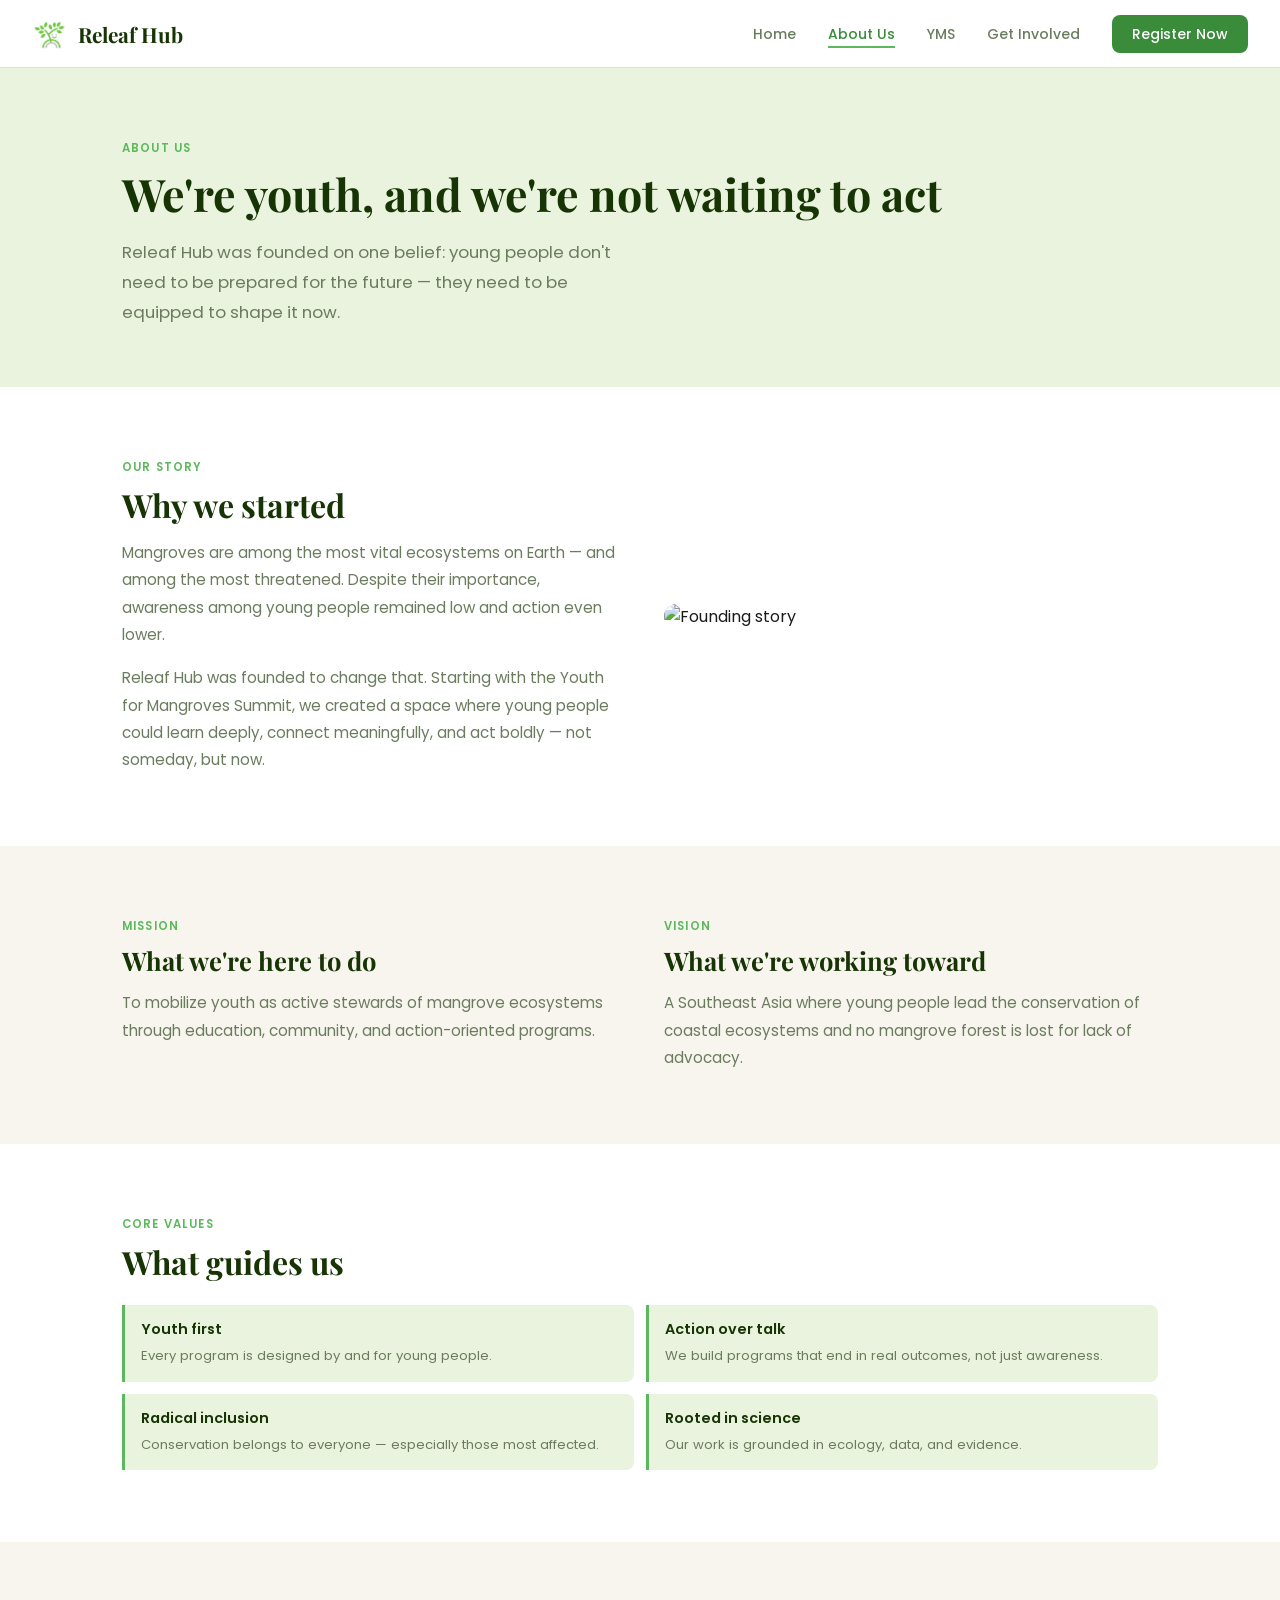
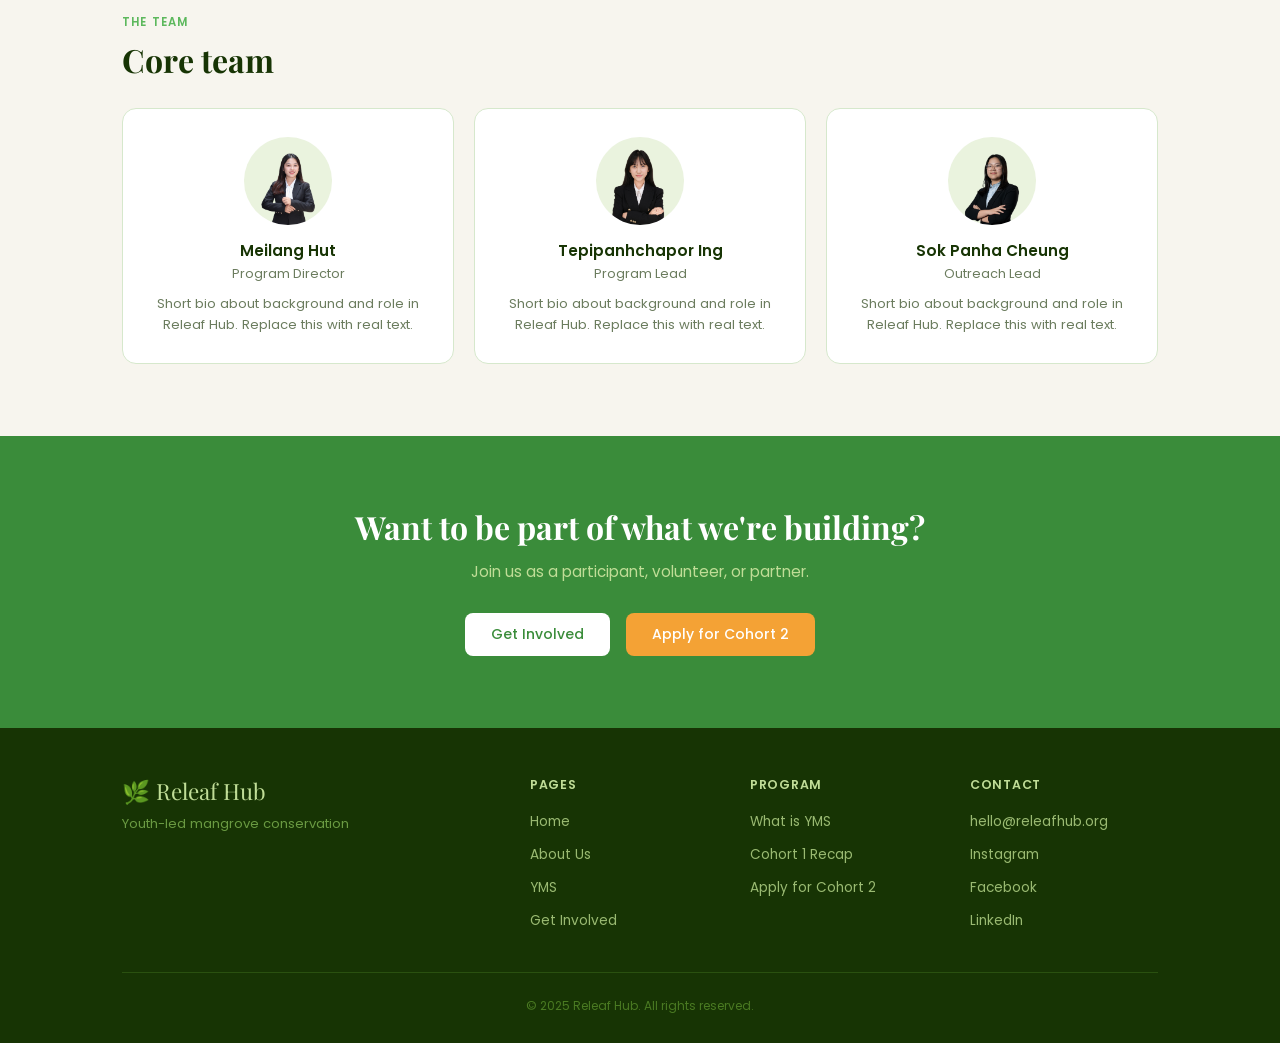
==== about.html @ 759891f4 "first commit" ====
<!DOCTYPE html>
<html lang="en">
<head>
  <meta charset="UTF-8"/>
  <meta name="viewport" content="width=device-width, initial-scale=1.0"/>
  <title>Releaf Hub — About Us</title>
  <link href="https://fonts.googleapis.com/css2?family=Playfair+Display:ital,wght@0,400;0,700;1,400;1,700&family=Poppins:wght@300;400;500;600&display=swap" rel="stylesheet"/>
  <link rel="stylesheet" href="https://cdn.jsdelivr.net/npm/bootstrap-icons@1.11.0/font/bootstrap-icons.css"/>
  <link rel="stylesheet" href="style.css"/>
</head>
<body>

<!-- NAVBAR -->
<nav class="navbar">
  <a href="index.html" class="nav-logo">
    <img src="images/releafhubweblogo.png" alt="Releaf Hub logo"/>
    Releaf Hub
  </a>
  <ul class="nav-links">
    <li><a href="index.html">Home</a></li>
    <li><a href="about.html" class="active">About Us</a></li>
    <li><a href="yms.html">YMS</a></li>
    <li><a href="getinvolved.html">Get Involved</a></li>
    <li><a href="index.html#register" class="nav-cta">Register Now</a></li>
  </ul>
  <div class="nav-toggle"><span></span><span></span><span></span></div>
</nav>

<!-- PAGE HERO -->
<div class="page-hero bg-pale">
  <div class="container">
    <span class="section-label">About us</span>
    <h1>We're youth, and we're not waiting to act</h1>
    <p>Releaf Hub was founded on one belief: young people don't need to be prepared for the future — they need to be equipped to shape it now.</p>
  </div>
</div>

<!-- OUR STORY -->
<section class="section bg-white">
  <div class="container">
    <div class="two-col">
      <div>
        <span class="section-label">Our story</span>
        <h2 class="section-title">Why we started</h2>
        <p class="section-body" style="margin-bottom:16px">Mangroves are among the most vital ecosystems on Earth — and among the most threatened. Despite their importance, awareness among young people remained low and action even lower.</p>
        <p class="section-body">Releaf Hub was founded to change that. Starting with the Youth for Mangroves Summit, we created a space where young people could learn deeply, connect meaningfully, and act boldly — not someday, but now.</p>
      </div>
      <div>
        <img src="images/organization-photo2.JPG" alt="Founding story"/>
        
      </div>
    </div>
  </div>
</section>

<!-- MISSION & VISION -->
<section class="section bg-cream">
  <div class="container">
    <div style="display:grid;grid-template-columns:1fr 1fr;gap:48px">
      <div>
        <span class="section-label">Mission</span>
        <h2 class="section-title" style="font-size:1.6rem">What we're here to do</h2>
        <p class="section-body">To mobilize youth as active stewards of mangrove ecosystems through education, community, and action-oriented programs.</p>
      </div>
      <div>
        <span class="section-label">Vision</span>
        <h2 class="section-title" style="font-size:1.6rem">What we're working toward</h2>
        <p class="section-body">A Southeast Asia where young people lead the conservation of coastal ecosystems and no mangrove forest is lost for lack of advocacy.</p>
      </div>
    </div>
  </div>
</section>

<!-- CORE VALUES -->
<section class="section bg-white">
  <div class="container">
    <span class="section-label">Core values</span>
    <h2 class="section-title">What guides us</h2>
    <div class="value-grid">
      <div class="value-card"><h4>Youth first</h4><p>Every program is designed by and for young people.</p></div>
      <div class="value-card"><h4>Action over talk</h4><p>We build programs that end in real outcomes, not just awareness.</p></div>
      <div class="value-card"><h4>Radical inclusion</h4><p>Conservation belongs to everyone — especially those most affected.</p></div>
      <div class="value-card"><h4>Rooted in science</h4><p>Our work is grounded in ecology, data, and evidence.</p></div>
    </div>
  </div>
</section>

<!-- CORE TEAM -->
<section class="section bg-cream">
  <div class="container">
    <span class="section-label">The team</span>
    <h2 class="section-title">Core team</h2>
    <div class="three-col" style="margin-top:28px">
      <div class="team-card">
        <img src="images/teamphoto-meilang.png" alt="Meilang Hut" class="team-photo"/>
        <div class="team-name">Meilang Hut</div>
        <div class="team-role">Program Director</div>
        <p style="font-size:0.82rem;margin-top:10px;line-height:1.6">Short bio about background and role in Releaf Hub. Replace this with real text.</p>
      </div>
      <div class="team-card">
        <img src="images/teamphoto-tepi.png" alt="Tepipanhchapor Ing" class="team-photo"/>
        <div class="team-name">Tepipanhchapor Ing</div>
        <div class="team-role">Program Lead</div>
        <p style="font-size:0.82rem;margin-top:10px;line-height:1.6">Short bio about background and role in Releaf Hub. Replace this with real text.</p>
      </div>
      <div class="team-card">
        <img src="images/teamphoto-panha.png" alt="Sok Panha Cheung" class="team-photo"/>
        <div class="team-name">Sok Panha Cheung</div>
        <div class="team-role">Outreach Lead</div>
        <p style="font-size:0.82rem;margin-top:10px;line-height:1.6">Short bio about background and role in Releaf Hub. Replace this with real text.</p>
      </div>
    </div>
  </div>
</section>

<!-- CTA -->
<div class="cta-band">
  <div class="container">
    <h2>Want to be part of what we're building?</h2>
    <p>Join us as a participant, volunteer, or partner.</p>
    <a href="getinvolved.html" class="btn btn-white" style="margin-right:12px">Get Involved</a>
    <a href="index.html#register" class="btn btn-amber">Apply for Cohort 2</a>
  </div>
</div>

<!-- FOOTER -->
<footer>
  <div class="container">
    <div class="footer-grid">
      <div>
        <div class="footer-logo">🌿 Releaf Hub</div>
        <div class="footer-tagline">Youth-led mangrove conservation</div>
      </div>
      <div class="footer-col">
        <h4>Pages</h4>
        <ul>
          <li><a href="index.html">Home</a></li>
          <li><a href="about.html">About Us</a></li>
          <li><a href="yms.html">YMS</a></li>
          <li><a href="getinvolved.html">Get Involved</a></li>
        </ul>
      </div>
      <div class="footer-col">
        <h4>Program</h4>
        <ul>
          <li><a href="yms.html">What is YMS</a></li>
          <li><a href="yms.html#cohort1">Cohort 1 Recap</a></li>
          <li><a href="index.html#register">Apply for Cohort 2</a></li>
        </ul>
      </div>
      <div class="footer-col">
        <h4>Contact</h4>
        <ul>
          <li><a href="mailto:hello@releafhub.org">hello@releafhub.org</a></li>
          <li><a href="#">Instagram</a></li>
          <li><a href="#">Facebook</a></li>
          <li><a href="#">LinkedIn</a></li>
        </ul>
      </div>
    </div>
    <div class="footer-copy">© 2025 Releaf Hub. All rights reserved.</div>
  </div>
</footer>

<script src="script.js"></script>
</body>
</html>
---- style.css ----
/* ================================================
   RELEAF HUB — style.css
   Playfair Display = headings | Poppins = body
   ================================================ */

:root {
  --green-dark:  #173404;
  --green-mid:   #3A8C3A;
  --green-soft:  #5CB85C;
  --green-light: #C0DD97;
  --green-pale:  #EAF3DE;
  --cream:       #F7F5EE;
  --amber:       #F4A235;
  --text:        #1a1a1a;
  --muted:       #6B7C5E;
  --border:      #D6E8CC;
  --white:       #ffffff;
}

/* ── RESET ── */
*, *::before, *::after { box-sizing: border-box; margin: 0; padding: 0; }
html { scroll-behavior: smooth; }
body {
  font-family: 'Poppins', sans-serif;
  color: var(--text);
  background: var(--white);
}
a { text-decoration: none; color: inherit; }
ul { list-style: none; }
img { max-width: 100%; display: block; border-radius: 12px; }

/* ── TYPOGRAPHY ── */
h1, h2, h3 { font-family: 'Playfair Display', serif; color: var(--green-dark); line-height: 1.2; }
h1 { font-size: 2.8rem; }
h2 { font-size: 2rem; }
h3 { font-size: 1.3rem; }
p  { font-size: 0.95rem; color: var(--muted); line-height: 1.8; }

/* ── LAYOUT HELPERS ── */
.container { max-width: 1100px; margin: 0 auto; padding: 0 2rem; }
.section   { padding: 72px 0; }
.bg-white  { background: var(--white); }
.bg-cream  { background: var(--cream); }
.bg-pale   { background: var(--green-pale); }
.bg-dark   { background: var(--green-dark); }
.text-center { text-align: center; }

.two-col {
  display: grid;
  grid-template-columns: 1fr 1fr;
  gap: 48px;
  align-items: center;
}
.three-col { display: grid; grid-template-columns: repeat(3, 1fr); gap: 20px; }
.four-col  { display: grid; grid-template-columns: repeat(4, 1fr); gap: 16px; }

/* ── SECTION LABELS ── */
.section-label {
  font-size: 0.72rem;
  font-weight: 600;
  letter-spacing: 0.1em;
  text-transform: uppercase;
  color: var(--green-soft);
  margin-bottom: 10px;
  display: block;
}
.section-title { margin-bottom: 14px; }
.section-body  { max-width: 580px; }

/* ── BUTTONS ── */
.btn {
  display: inline-block;
  font-family: 'Poppins', sans-serif;
  font-size: 0.875rem;
  font-weight: 500;
  padding: 11px 26px;
  border-radius: 8px;
  border: none;
  cursor: pointer;
  transition: all 0.2s;
}
.btn-green        { background: var(--green-mid); color: #fff; }
.btn-green:hover  { background: var(--green-dark); color: #fff; }
.btn-amber        { background: var(--amber); color: #fff; }
.btn-amber:hover  { background: #d9881e; color: #fff; }
.btn-outline      { background: transparent; color: var(--green-dark); border: 1.5px solid var(--green-dark); }
.btn-outline:hover{ background: var(--green-pale); }
.btn-outline-white{ background: transparent; color: #fff; border: 1.5px solid #fff; }
.btn-outline-white:hover { background: rgba(255,255,255,0.1); }
.btn-white        { background: #fff; color: var(--green-mid); }
.btn-white:hover  { background: var(--green-pale); }

/* ── NAVBAR ── */
.navbar {
  position: sticky; top: 0; z-index: 1000;
  background: var(--white);
  border-bottom: 1px solid var(--border);
  padding: 0 2rem;
  height: 68px;
  display: flex;
  align-items: center;
  justify-content: space-between;
}
.nav-logo {
  display: flex; align-items: center; gap: 10px;
  font-family: 'Playfair Display', serif;
  font-size: 1.3rem; font-weight: 700;
  color: var(--green-dark);
}
.nav-logo img { width: 36px; height: 36px; object-fit: contain; border-radius: 0; }
.nav-links { display: flex; align-items: center; gap: 2rem; }
.nav-links a {
  font-size: 0.875rem; color: var(--muted);
  font-weight: 500; transition: color 0.2s;
}
.nav-links a:hover { color: var(--green-mid); }
.nav-links a.active { color: var(--green-mid); border-bottom: 2px solid var(--green-soft); padding-bottom: 2px; }
.nav-cta {
  background: var(--green-mid) !important;
  color: #fff !important;
  padding: 9px 20px;
  border-radius: 8px;
  font-weight: 600;
  border-bottom: none !important;
}
.nav-cta:hover { background: var(--green-dark) !important; }
.nav-toggle { display: none; flex-direction: column; gap: 5px; cursor: pointer; }
.nav-toggle span { display: block; width: 24px; height: 2px; background: var(--green-dark); border-radius: 2px; transition: all 0.3s; }

/* ── PLACEHOLDER IMAGES ── */
.img-ph {
  background: var(--green-light);
  border-radius: 12px;
  display: flex; align-items: center; justify-content: center;
  font-size: 0.8rem; color: var(--green-dark);
  font-weight: 500; text-align: center; padding: 12px;
}
.img-ph.round { border-radius: 50%; }

/* ── HERO (home) ── */
.hero {
  position: relative;
  min-height: 520px;
  display: flex; align-items: flex-end; overflow: hidden;
}
.hero-bg {
  position: absolute; inset: 0;
  background: var(--green-light);
  display: flex; align-items: center; justify-content: center;
}
.hero-bg img { width: 100%; height: 100%; object-fit: cover; border-radius: 0; }
.hero-overlay {
  position: absolute; inset: 0;
  background: linear-gradient(to right, rgba(23,52,4,0.75) 50%, rgba(23,52,4,0.2));
}
.hero-content {
  position: relative; z-index: 2;
  padding: 60px 2rem 56px; max-width: 600px;
}
.hero-badge {
  display: inline-block;
  border: 1.5px solid #fff; color: #fff;
  font-size: 0.78rem; font-weight: 500;
  padding: 5px 14px; border-radius: 99px; margin-bottom: 20px;
}
.hero-content h1 { color: #fff; font-size: 3rem; margin-bottom: 16px; font-style: italic; }
.hero-content p  { color: var(--green-light); max-width: 440px; margin-bottom: 28px; }
.hero-btns { display: flex; gap: 12px; flex-wrap: wrap; }

/* ── STATS BAND ── */
.stats-band { background: var(--green-dark); padding: 44px 0; }
.stats-grid {
  display: grid; grid-template-columns: repeat(3, 1fr);
  gap: 16px; text-align: center;
}
.stat-num { font-family: 'Playfair Display', serif; font-size: 2.6rem; color: var(--green-light); font-weight: 700; }
.stat-label { font-size: 0.85rem; color: #7aaa52; margin-top: 4px; }

/* ── FEATURE CARDS ── */
.feature-card {
  background: var(--white); border: 1px solid var(--border);
  border-radius: 12px; padding: 24px 18px; text-align: center;
}
.feature-card i    { font-size: 1.8rem; color: var(--green-soft); margin-bottom: 12px; display: block; }
.feature-card h4   { font-family: 'Poppins', sans-serif; font-size: 0.95rem; font-weight: 600; color: var(--green-dark); margin-bottom: 6px; }
.feature-card p    { font-size: 0.82rem; }

/* ── TESTIMONIALS ── */
.testi-card { background: var(--green-pale); border-radius: 14px; padding: 26px; }
.testi-quote { font-family: 'Playfair Display', serif; font-size: 1rem; font-style: italic; color: var(--green-dark); line-height: 1.7; margin-bottom: 14px; }
.testi-author { font-size: 0.8rem; font-weight: 600; color: var(--green-soft); }

/* ── TEAM CARDS ── */
.team-card { background: var(--white); border: 1px solid var(--border); border-radius: 14px; padding: 28px 20px; text-align: center; }
.team-photo { width: 88px; height: 88px; border-radius: 50%; margin: 0 auto 14px; }
.team-name  { font-family: 'Poppins', sans-serif; font-size: 0.95rem; font-weight: 600; color: var(--green-dark); }
.team-role  { font-size: 0.8rem; color: var(--muted); margin-top: 3px; }

/* ── CTA BAND ── */
.cta-band { background: var(--green-mid); padding: 72px 0; text-align: center; }
.cta-band h2 { color: #fff; margin-bottom: 12px; }
.cta-band p  { color: var(--green-light); margin-bottom: 28px; }

/* ── PAGE HERO ── */
.page-hero { padding: 72px 0 60px; }
.page-hero h1 { margin-bottom: 16px; }
.page-hero p  { font-size: 1.05rem; max-width: 520px; }

/* ── VALUE CARDS ── */
.value-grid { display: grid; grid-template-columns: 1fr 1fr; gap: 12px; margin-top: 24px; }
.value-card {
  border-left: 3px solid var(--green-soft);
  padding: 14px 16px; background: var(--green-pale);
  border-radius: 0 8px 8px 0;
}
.value-card h4 { font-family: 'Poppins', sans-serif; font-size: 0.9rem; font-weight: 600; color: var(--green-dark); margin-bottom: 4px; }
.value-card p  { font-size: 0.82rem; }

/* ── PHASE CARDS (YMS) ── */
.phase-card {
  background: var(--white); border: 1px solid var(--border);
  border-radius: 12px; padding: 20px; position: relative;
}
.phase-num { font-family: 'Playfair Display', serif; font-size: 2rem; color: var(--green-light); position: absolute; top: 14px; right: 16px; }
.phase-card h4 { font-family: 'Poppins', sans-serif; font-size: 0.9rem; font-weight: 600; color: var(--green-dark); margin-bottom: 6px; }
.phase-card p  { font-size: 0.82rem; line-height: 1.6; }

/* ── GALLERY ── */
.gallery-grid { display: grid; grid-template-columns: repeat(3, 1fr); gap: 12px; margin-top: 28px; }

/* ── INVOLVE CARDS ── */
.involve-card { background: var(--white); border: 1px solid var(--border); border-radius: 14px; padding: 28px 22px; }
.involve-card i  { font-size: 1.8rem; color: var(--green-soft); margin-bottom: 14px; display: block; }
.involve-card h3 { font-family: 'Poppins', sans-serif; font-size: 1rem; font-weight: 600; color: var(--green-dark); margin-bottom: 8px; }
.involve-card p  { font-size: 0.875rem; margin-bottom: 18px; }

/* ── CONTACT ── */
.contact-info { display: flex; flex-direction: column; gap: 10px; margin-top: 16px; }
.contact-row  { display: flex; align-items: center; gap: 10px; font-size: 0.875rem; color: var(--muted); }
.contact-row i { color: var(--green-soft); font-size: 1rem; }

/* ── REGISTER FORM ── */
.register-grid { display: grid; grid-template-columns: 1fr 2fr; gap: 48px; align-items: start; }
.eligibility-list li {
  font-size: 0.9rem; color: var(--muted);
  padding: 7px 0; border-bottom: 1px solid var(--border);
  display: flex; align-items: center; gap: 8px;
}
.eligibility-list li::before { content: '✓'; color: var(--green-soft); font-weight: 700; }
.info-box { background: var(--green-pale); border-radius: 10px; padding: 18px; margin-top: 24px; }
.info-box strong { font-size: 0.8rem; color: var(--green-dark); font-weight: 600; display: block; margin-top: 10px; }
.info-box strong:first-child { margin-top: 0; }
.info-box p { font-size: 0.85rem; margin-top: 2px; }

/* ── FORM CARD ── */
.form-card { background: var(--white); border: 1px solid var(--border); border-radius: 16px; padding: 36px; }
.form-card h3 { font-family: 'Playfair Display', serif; font-size: 1.5rem; color: var(--green-dark); margin-bottom: 24px; }
.form-row { display: grid; grid-template-columns: 1fr 1fr; gap: 16px; }
.form-group { margin-bottom: 18px; }
.form-group label { display: block; font-size: 0.82rem; font-weight: 600; color: var(--green-dark); margin-bottom: 6px; }
.form-group input,
.form-group select,
.form-group textarea {
  width: 100%; padding: 11px 14px;
  border: 1px solid var(--border); border-radius: 8px;
  font-family: 'Poppins', sans-serif; font-size: 0.875rem;
  color: var(--text); background: var(--white);
  transition: border-color 0.2s; outline: none;
}
.form-group input:focus,
.form-group select:focus,
.form-group textarea:focus { border-color: var(--green-mid); }
.form-group input.is-invalid,
.form-group select.is-invalid,
.form-group textarea.is-invalid { border-color: #dc3545; background: #fff8f8; }
.invalid-msg { font-size: 0.78rem; color: #dc3545; margin-top: 4px; display: none; }
.invalid-msg.show { display: block; }
.success-msg { display: none; background: var(--green-pale); border-radius: 10px; padding: 16px; text-align: center; font-size: 0.9rem; color: var(--green-dark); margin-top: 16px; }
.success-msg.show { display: block; }

/* ── YMS HERO ── */
.yms-hero { background: var(--green-dark); padding: 72px 0 60px; }
.yms-hero .section-label { color: #639922; }
.yms-hero h1 { color: var(--green-light); }
.yms-hero p  { color: #7aaa52; max-width: 520px; margin-top: 12px; }

/* ── FOOTER ── */
footer { background: var(--green-dark); padding: 48px 0 28px; }
.footer-grid {
  display: grid; grid-template-columns: 2fr 1fr 1fr 1fr;
  gap: 32px; padding-bottom: 32px;
  border-bottom: 1px solid #2a5010;
}
.footer-logo    { font-family: 'Playfair Display', serif; font-size: 1.4rem; color: var(--green-light); margin-bottom: 8px; }
.footer-tagline { font-size: 0.82rem; color: #6a9a42; }
.footer-col h4  { font-size: 0.78rem; font-weight: 600; color: var(--green-light); letter-spacing: 0.06em; text-transform: uppercase; margin-bottom: 14px; }
.footer-col li  { margin-bottom: 8px; }
.footer-col a   { font-size: 0.85rem; color: #9aba72; transition: color 0.2s; }
.footer-col a:hover { color: var(--green-light); }
.footer-copy    { text-align: center; font-size: 0.75rem; color: #4a7a22; margin-top: 24px; }

/* ── RESPONSIVE ── */
@media (max-width: 900px) {
  h1 { font-size: 2.2rem; }
  .four-col  { grid-template-columns: repeat(2, 1fr); }
  .footer-grid { grid-template-columns: 1fr 1fr; }
  .register-grid,
  .two-col { grid-template-columns: 1fr; }
}
@media (max-width: 640px) {
  .navbar { padding: 0 1rem; }
  .nav-links { display: none; }
  .nav-toggle { display: flex; }
  .nav-links.open {
    display: flex; flex-direction: column;
    position: absolute; top: 68px; left: 0; right: 0;
    background: var(--white); padding: 16px 1.5rem 20px;
    border-bottom: 1px solid var(--border); gap: 14px; z-index: 999;
  }
  .section { padding: 48px 0; }
  .hero-content h1 { font-size: 2rem; }
  .three-col, .involve-grid-bottom { grid-template-columns: 1fr; }
  .gallery-grid { grid-template-columns: repeat(2, 1fr); }
  .form-row { grid-template-columns: 1fr; }
  .footer-grid { grid-template-columns: 1fr; }
}
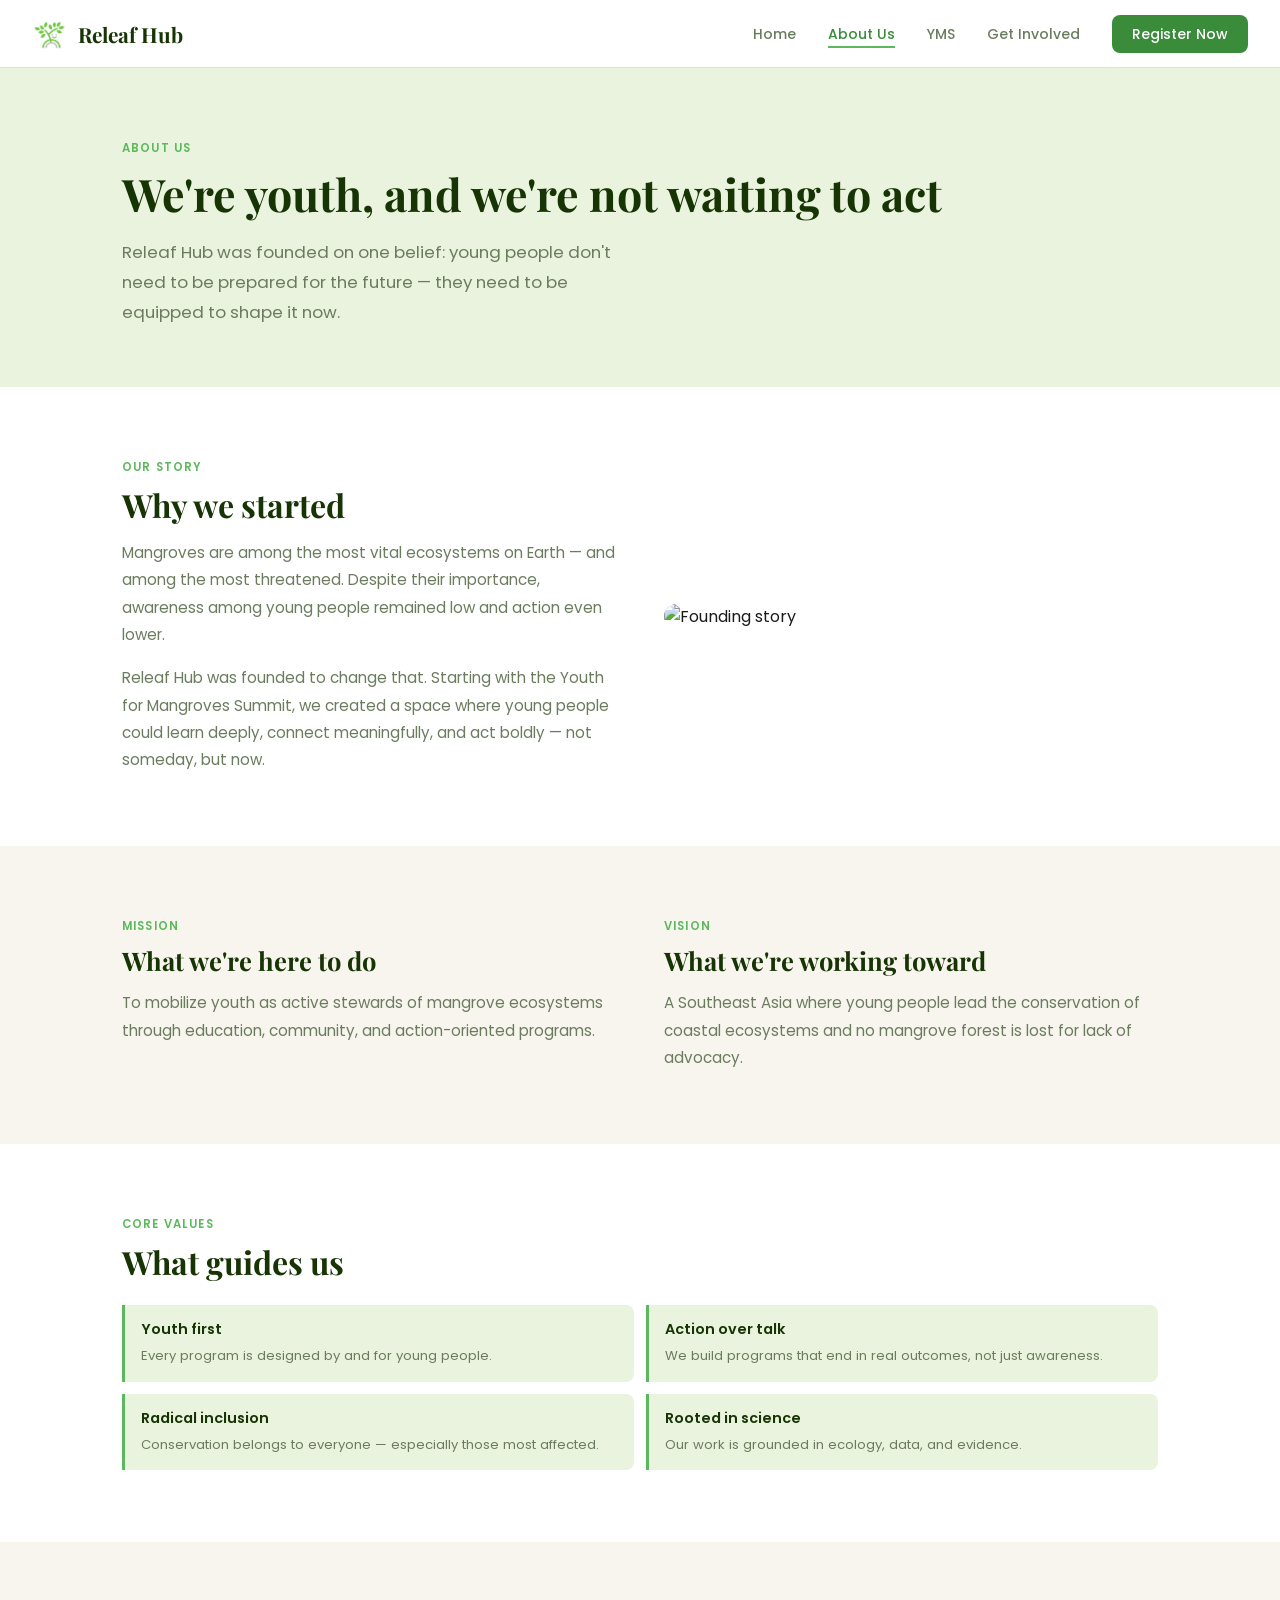
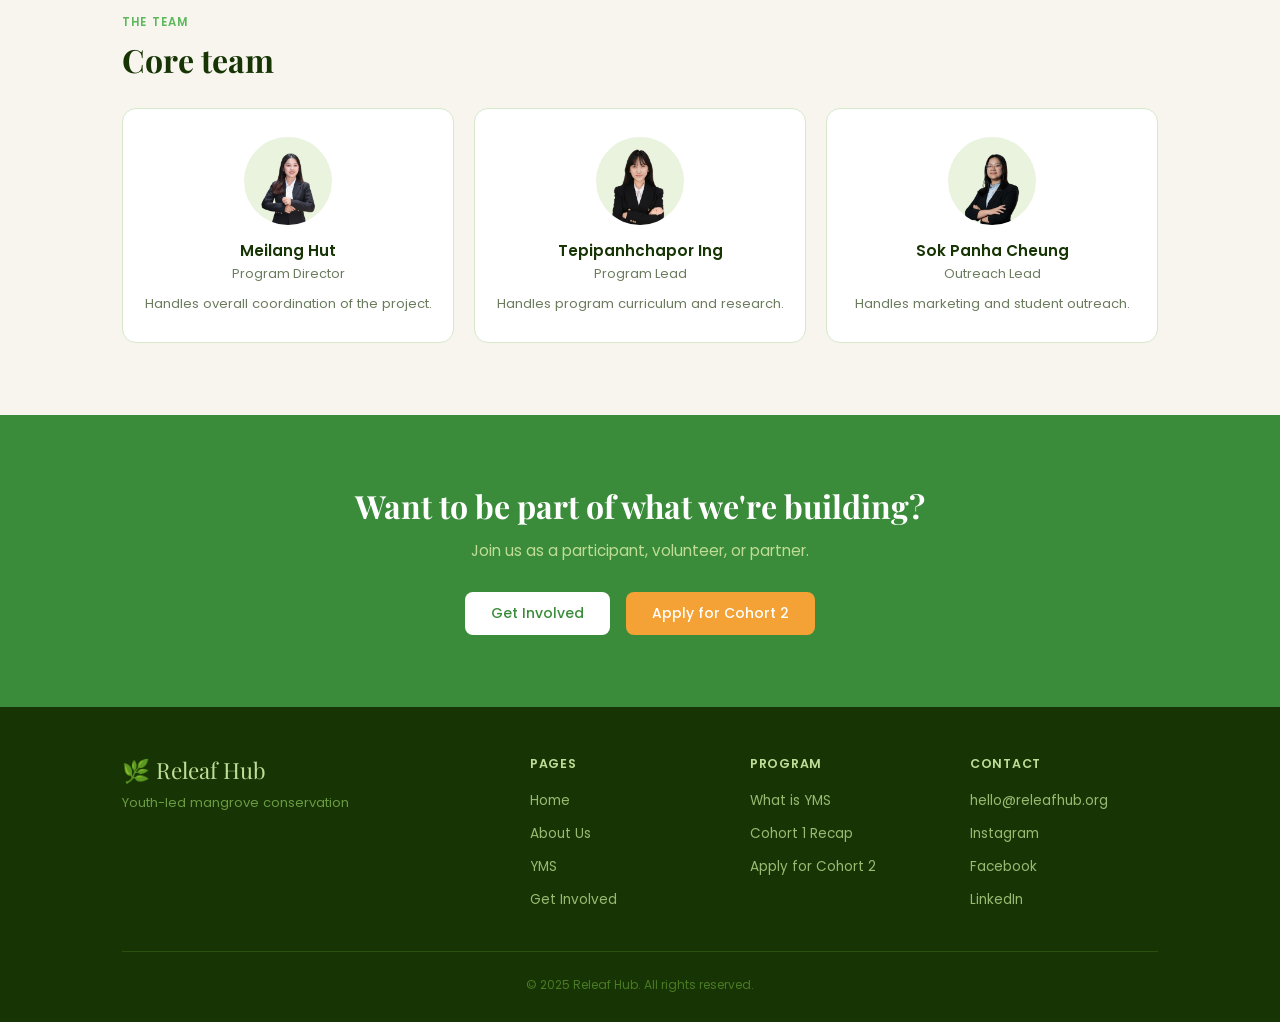
==== commit 037cbe55: "core team description" ====
--- a/about.html
+++ b/about.html
@@ -95,19 +95,19 @@
         <img src="images/teamphoto-meilang.png" alt="Meilang Hut" class="team-photo"/>
         <div class="team-name">Meilang Hut</div>
         <div class="team-role">Program Director</div>
-        <p style="font-size:0.82rem;margin-top:10px;line-height:1.6">Short bio about background and role in Releaf Hub. Replace this with real text.</p>
+        <p style="font-size:0.82rem;margin-top:10px;line-height:1.6">Handles overall coordination of the project.</p>
       </div>
       <div class="team-card">
         <img src="images/teamphoto-tepi.png" alt="Tepipanhchapor Ing" class="team-photo"/>
         <div class="team-name">Tepipanhchapor Ing</div>
         <div class="team-role">Program Lead</div>
-        <p style="font-size:0.82rem;margin-top:10px;line-height:1.6">Short bio about background and role in Releaf Hub. Replace this with real text.</p>
+        <p style="font-size:0.82rem;margin-top:10px;line-height:1.6">Handles program curriculum and research.</p>
       </div>
       <div class="team-card">
         <img src="images/teamphoto-panha.png" alt="Sok Panha Cheung" class="team-photo"/>
         <div class="team-name">Sok Panha Cheung</div>
         <div class="team-role">Outreach Lead</div>
-        <p style="font-size:0.82rem;margin-top:10px;line-height:1.6">Short bio about background and role in Releaf Hub. Replace this with real text.</p>
+        <p style="font-size:0.82rem;margin-top:10px;line-height:1.6">Handles marketing and student outreach.</p>
       </div>
     </div>
   </div>
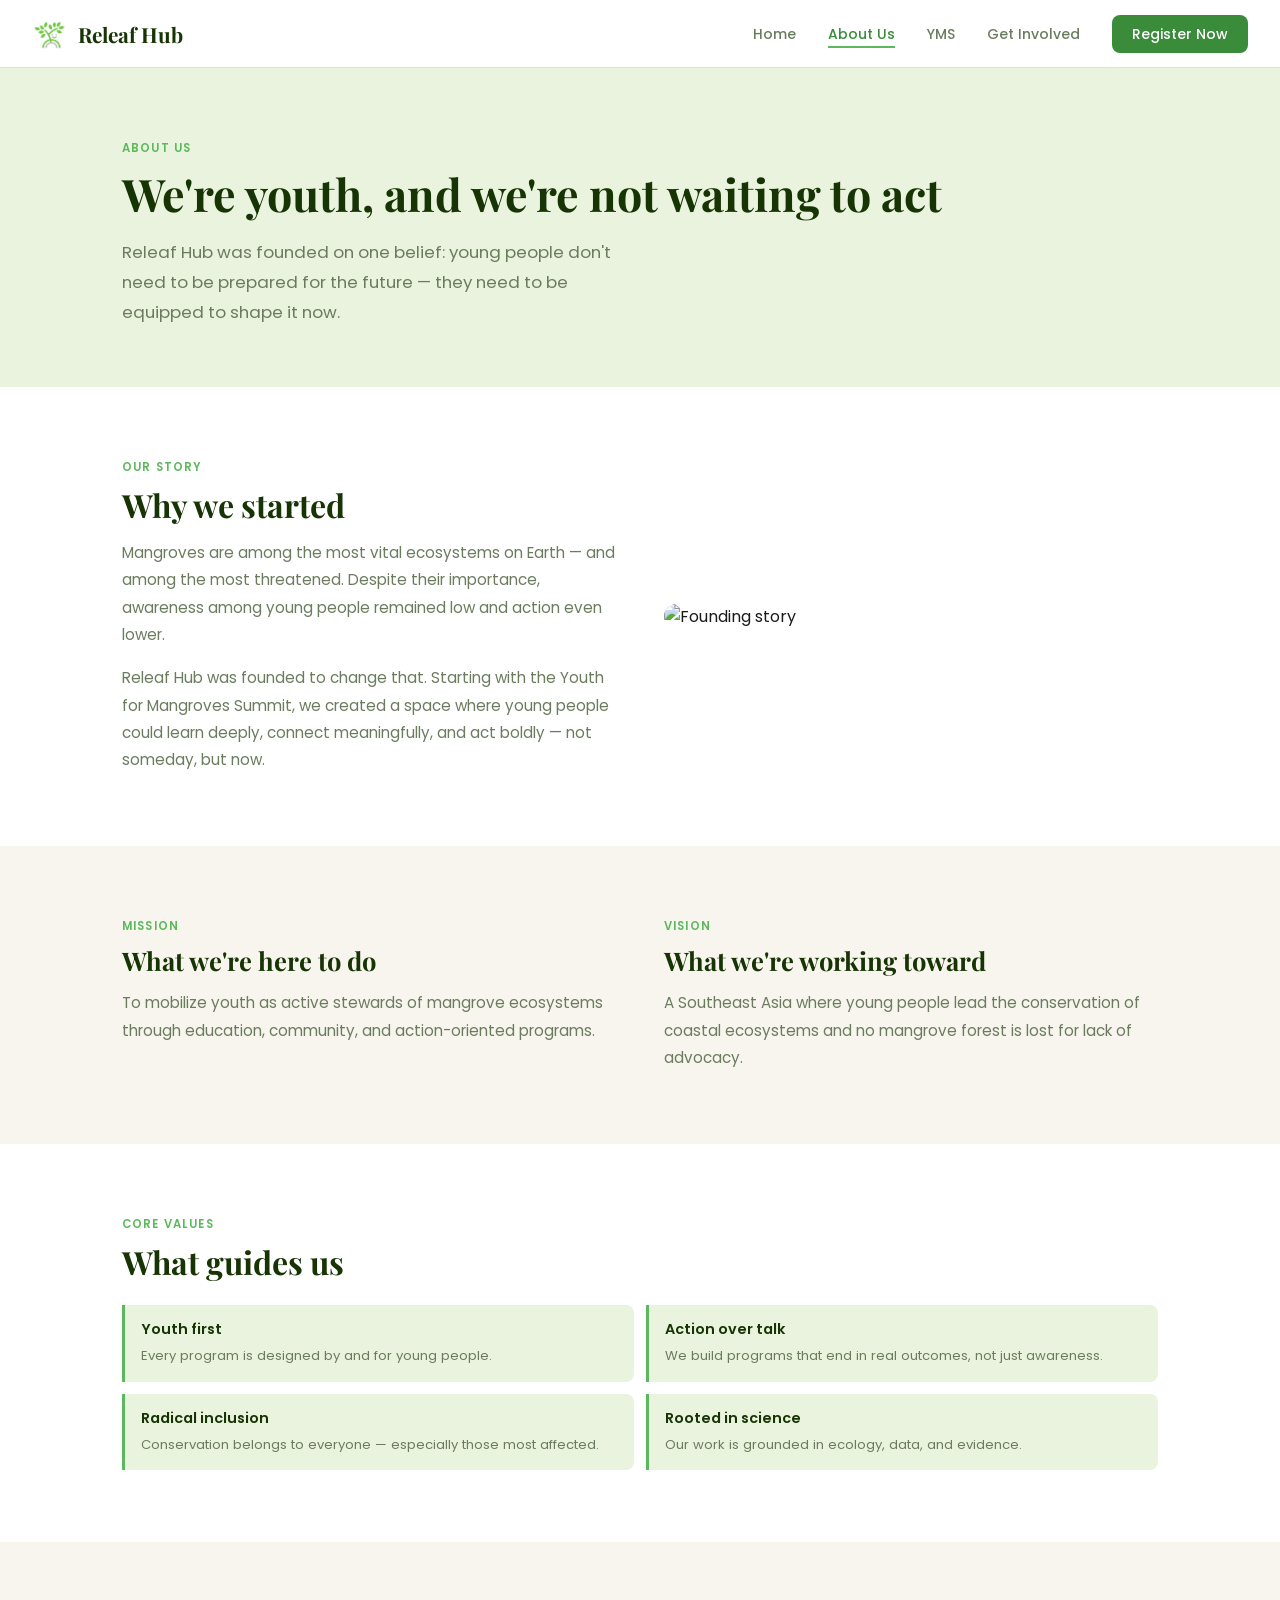
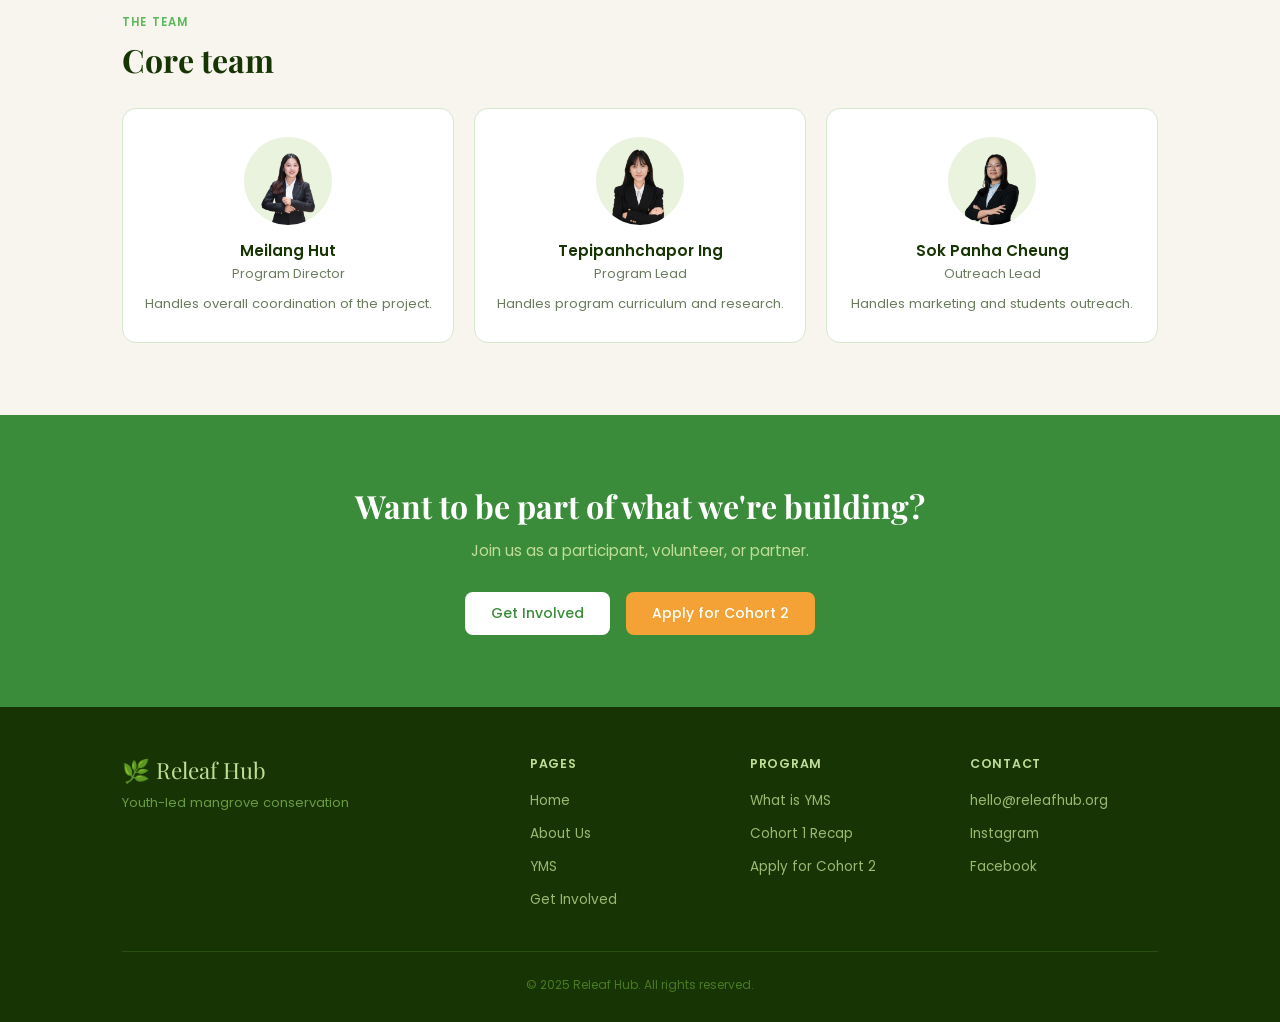
==== commit 4c36c805: "footer" ====
--- a/about.html
+++ b/about.html
@@ -46,7 +46,7 @@
         <p class="section-body">Releaf Hub was founded to change that. Starting with the Youth for Mangroves Summit, we created a space where young people could learn deeply, connect meaningfully, and act boldly — not someday, but now.</p>
       </div>
       <div>
-        <img src="images/organization-photo2.JPG" alt="Founding story"/>
+        <img src="images/organization-photo2.JPG" alt="Founding story" loading="lazy"/>
         
       </div>
     </div>
@@ -107,7 +107,7 @@
         <img src="images/teamphoto-panha.png" alt="Sok Panha Cheung" class="team-photo"/>
         <div class="team-name">Sok Panha Cheung</div>
         <div class="team-role">Outreach Lead</div>
-        <p style="font-size:0.82rem;margin-top:10px;line-height:1.6">Handles marketing and student outreach.</p>
+        <p style="font-size:0.82rem;margin-top:10px;line-height:1.6">Handles marketing and students outreach.</p>
       </div>
     </div>
   </div>
@@ -152,9 +152,9 @@
         <h4>Contact</h4>
         <ul>
           <li><a href="mailto:hello@releafhub.org">hello@releafhub.org</a></li>
-          <li><a href="#">Instagram</a></li>
-          <li><a href="#">Facebook</a></li>
-          <li><a href="#">LinkedIn</a></li>
+          <li><a href="https://www.instagram.com/releaf.hub/">Instagram</a></li>
+          <li><a href="https://www.facebook.com/p/Releaf-Hub-61579389522795/">Facebook</a></li>
+          
         </ul>
       </div>
     </div>
